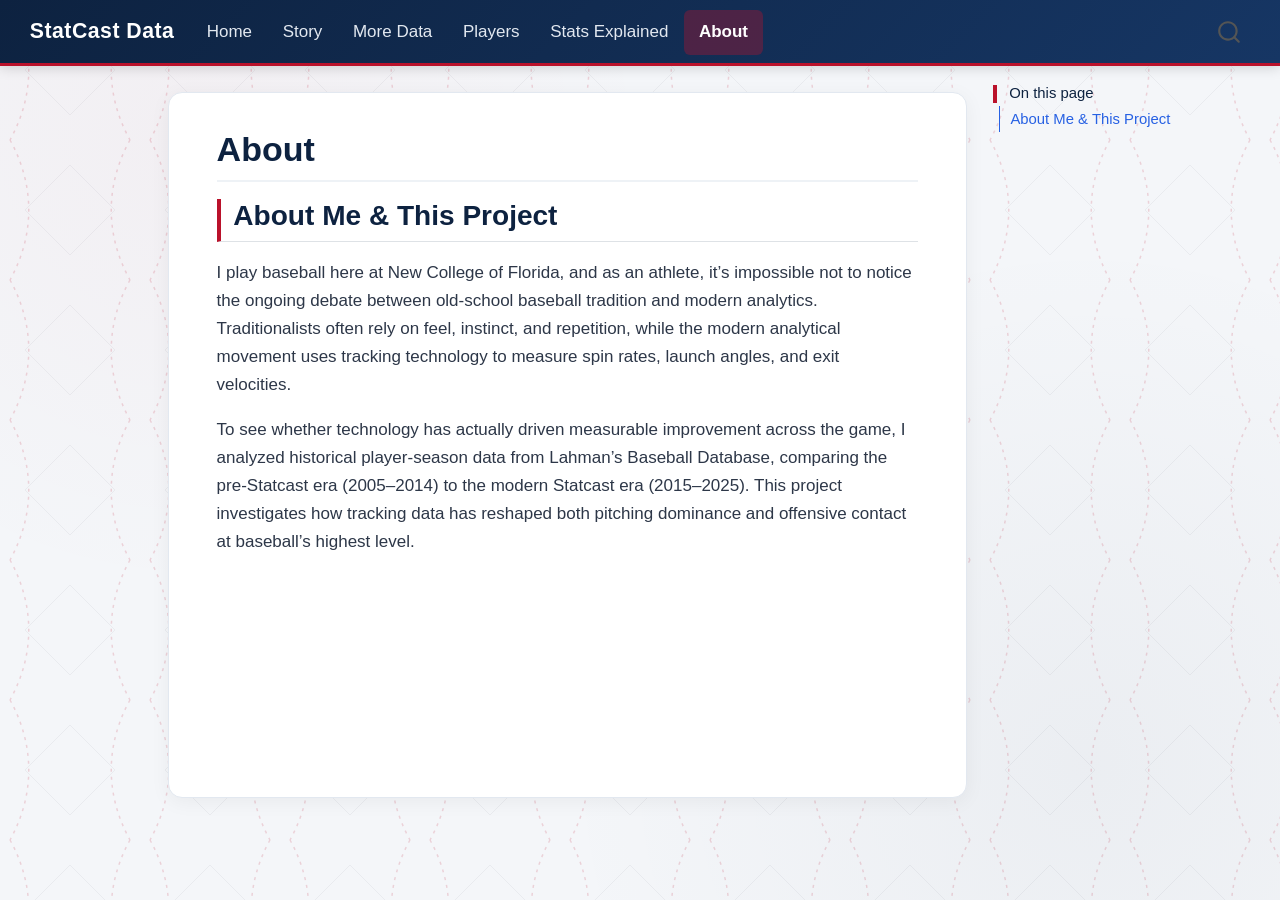
==== about.html @ 8aa501e5 "Built site for gh-pages" ====
<!DOCTYPE html>
<html xmlns="http://www.w3.org/1999/xhtml" lang="en" xml:lang="en"><head>

<meta charset="utf-8">
<meta name="generator" content="quarto-1.10.18">

<meta name="viewport" content="width=device-width, initial-scale=1.0, user-scalable=yes">


<title>About – StatCast Data</title>
<style>
/* Default styles provided by pandoc.
** See https://pandoc.org/MANUAL.html#variables-for-html for config info.
*/
span.smallcaps{font-variant: small-caps;}
div.columns{display: flex; gap: 1.5em;}
div.column{flex: auto;}
@media screen {
div.columns{gap: min(4vw, 1.5em);}
div.column{overflow-x: auto;}
}
div.hanging-indent{margin-left: 1.5em; text-indent: -1.5em;}
ul.task-list{list-style: none;}
ul.task-list li input[type="checkbox"] {
  width: 0.8em;
  margin: 0 0.8em 0.2em -1em; /* quarto-specific, see https://github.com/quarto-dev/quarto-cli/issues/4556 */ 
  vertical-align: middle;
}
</style>


<script src="site_libs/quarto-nav/quarto-nav.js"></script>
<script src="site_libs/quarto-nav/headroom.min.js"></script>
<script src="site_libs/clipboard/clipboard.min.js"></script>
<script src="site_libs/quarto-search/autocomplete.umd.js"></script>
<script src="site_libs/quarto-search/fuse.min.js"></script>
<script src="site_libs/quarto-search/quarto-search.js"></script>
<meta name="quarto:offset" content="./">
<script src="site_libs/quarto-html/quarto.js" type="module"></script>
<script src="site_libs/quarto-html/tabsets/tabsets.js" type="module"></script>
<script src="site_libs/quarto-html/popper.min.js"></script>
<script src="site_libs/quarto-html/tippy.umd.min.js"></script>
<script src="site_libs/quarto-html/anchor.min.js"></script>
<link href="site_libs/quarto-html/tippy.css" rel="stylesheet">
<link href="site_libs/quarto-html/quarto-syntax-highlighting-64a204ab8560d761af7679ceaba22944.css" rel="stylesheet" id="quarto-text-highlighting-styles">
<script src="site_libs/bootstrap/bootstrap.min.js"></script>
<link href="site_libs/bootstrap/bootstrap-icons.css" rel="stylesheet">
<link href="site_libs/bootstrap/bootstrap-3eaf8885052e939fbbbe2bfb513fc417.min.css" rel="stylesheet" append-hash="true" id="quarto-bootstrap" data-mode="light">
<script id="quarto-search-options" type="application/json">{
  "location": "navbar",
  "copy-button": false,
  "collapse-after": 3,
  "panel-placement": "end",
  "type": "overlay",
  "limit": 50,
  "keyboard-shortcut": [
    "f",
    "/",
    "s"
  ],
  "show-item-context": false,
  "language": {
    "search-no-results-text": "No results",
    "search-matching-documents-text": "matching documents",
    "search-copy-link-title": "Copy link to search",
    "search-hide-matches-text": "Hide additional matches",
    "search-more-match-text": "more match in this document",
    "search-more-matches-text": "more matches in this document",
    "search-clear-button-title": "Clear",
    "search-text-placeholder": "",
    "search-detached-cancel-button-title": "Cancel",
    "search-submit-button-title": "Submit",
    "search-label": "Search"
  }
}</script>


<link rel="stylesheet" href="styles.css">
</head>

<body class="nav-fixed quarto-light">

<div id="quarto-search-results"></div>
  <header id="quarto-header" class="headroom fixed-top">
    <nav class="navbar navbar-expand-lg " data-bs-theme="dark">
      <div class="navbar-container container-fluid">
      <div class="navbar-brand-container mx-auto">
    <a class="navbar-brand" href="./index.html">
    <span class="navbar-title">StatCast Data</span>
    </a>
  </div>
            <div id="quarto-search" class="" title="Search"></div>
          <button class="navbar-toggler" type="button" data-bs-toggle="collapse" data-bs-target="#navbarCollapse" aria-controls="navbarCollapse" role="menu" aria-expanded="false" aria-label="Toggle navigation" onclick="if (window.quartoToggleHeadroom) { window.quartoToggleHeadroom(); }">
  <span class="navbar-toggler-icon"></span>
</button>
          <div class="collapse navbar-collapse" id="navbarCollapse">
            <ul class="navbar-nav navbar-nav-scroll me-auto">
  <li class="nav-item">
    <a class="nav-link" href="./index.html"> 
<span class="menu-text">Home</span></a>
  </li>  
  <li class="nav-item">
    <a class="nav-link" href="./story.html"> 
<span class="menu-text">Story</span></a>
  </li>  
  <li class="nav-item">
    <a class="nav-link" href="./more-data.html"> 
<span class="menu-text">More Data</span></a>
  </li>  
  <li class="nav-item">
    <a class="nav-link" href="./players.html"> 
<span class="menu-text">Players</span></a>
  </li>  
  <li class="nav-item">
    <a class="nav-link" href="./stats-context.html"> 
<span class="menu-text">Stats Explained</span></a>
  </li>  
  <li class="nav-item">
    <a class="nav-link active" href="./about.html" aria-current="page"> 
<span class="menu-text">About</span></a>
  </li>  
</ul>
          </div> <!-- /navcollapse -->
            <div class="quarto-navbar-tools">
</div>
      </div> <!-- /container-fluid -->
    </nav>
</header>
<!-- content -->
<div id="quarto-content" class="quarto-container page-columns page-rows-contents page-layout-article page-navbar">
<!-- sidebar -->
<!-- margin-sidebar -->
    <div id="quarto-margin-sidebar" class="sidebar margin-sidebar">
        <nav id="TOC" role="doc-toc" class="toc-active">
    <h2 id="toc-title">On this page</h2>
   
  <ul>
  <li><a href="#about-me-this-project" id="toc-about-me-this-project" class="nav-link active" data-scroll-target="#about-me-this-project">About Me &amp; This Project</a></li>
  </ul>
</nav>
    </div>
<!-- main -->
<main class="content" id="quarto-document-content">

<header id="title-block-header" class="quarto-title-block default">
<div class="quarto-title">
<h1 class="title">About</h1>
</div>



<div class="quarto-title-meta">

    
  
    
  </div>
  


</header>


<section id="about-me-this-project" class="level2">
<h2 class="anchored" data-anchor-id="about-me-this-project">About Me &amp; This Project</h2>
<p>I play baseball here at New College of Florida, and as an athlete, it’s impossible not to notice the ongoing debate between old-school baseball tradition and modern analytics. Traditionalists often rely on feel, instinct, and repetition, while the modern analytical movement uses tracking technology to measure spin rates, launch angles, and exit velocities.</p>
<p>To see whether technology has actually driven measurable improvement across the game, I analyzed historical player-season data from Lahman’s Baseball Database, comparing the pre-Statcast era (2005–2014) to the modern Statcast era (2015–2025). This project investigates how tracking data has reshaped both pitching dominance and offensive contact at baseball’s highest level.</p>


</section>

</main> <!-- /main -->
<script id="quarto-html-after-body" type="application/javascript">
  window.document.addEventListener("DOMContentLoaded", function (event) {
    const icon = "";
    const anchorJS = new window.AnchorJS();
    anchorJS.options = {
      placement: 'right',
      icon: icon
    };
    anchorJS.add('.anchored');
    const isCodeAnnotation = (el) => {
      for (const clz of el.classList) {
        if (clz.startsWith('code-annotation-')) {                     
          return true;
        }
      }
      return false;
    }
    const onCopySuccess = function(e) {
      // button target
      const button = e.trigger;
      // don't keep focus
      button.blur();
      // flash "checked"
      button.classList.add('code-copy-button-checked');
      var currentTitle = button.getAttribute("title");
      button.setAttribute("title", "Copied!");
      let tooltip;
      if (window.bootstrap) {
        button.setAttribute("data-bs-toggle", "tooltip");
        button.setAttribute("data-bs-placement", "left");
        button.setAttribute("data-bs-title", "Copied!");
        tooltip = new bootstrap.Tooltip(button, 
          { trigger: "manual", 
            customClass: "code-copy-button-tooltip",
            offset: [0, -8]});
        tooltip.show();    
      }
      setTimeout(function() {
        if (tooltip) {
          tooltip.hide();
          button.removeAttribute("data-bs-title");
          button.removeAttribute("data-bs-toggle");
          button.removeAttribute("data-bs-placement");
        }
        button.setAttribute("title", currentTitle);
        button.classList.remove('code-copy-button-checked');
      }, 1000);
      // clear code selection
      e.clearSelection();
    }
    const getTextToCopy = function(trigger) {
      const outerScaffold = trigger.parentElement.cloneNode(true);
      const codeEl = outerScaffold.querySelector('code');
      for (const childEl of codeEl.children) {
        if (isCodeAnnotation(childEl)) {
          childEl.remove();
        }
      }
      return codeEl.innerText;
    }
    const clipboard = new window.ClipboardJS('.code-copy-button:not([data-in-quarto-modal])', {
      text: getTextToCopy
    });
    clipboard.on('success', onCopySuccess);
    if (window.document.getElementById('quarto-embedded-source-code-modal')) {
      const clipboardModal = new window.ClipboardJS('.code-copy-button[data-in-quarto-modal]', {
        text: getTextToCopy,
        container: window.document.getElementById('quarto-embedded-source-code-modal')
      });
      clipboardModal.on('success', onCopySuccess);
    }
      var localhostRegex = new RegExp(/^(?:http|https):\/\/localhost\:?[0-9]*\//);
      var mailtoRegex = new RegExp(/^mailto:/);
        var filterRegex = new RegExp('/' + window.location.host + '/');
      var isInternal = (href) => {
          return filterRegex.test(href) || localhostRegex.test(href) || mailtoRegex.test(href);
      }
      // Inspect non-navigation links and adorn them if external
     var links = window.document.querySelectorAll('a[href]:not(.nav-link):not(.navbar-brand):not(.toc-action):not(.sidebar-link):not(.sidebar-item-toggle):not(.pagination-link):not(.no-external):not([aria-hidden]):not(.dropdown-item):not(.quarto-navigation-tool):not(.about-link)');
      for (var i=0; i<links.length; i++) {
        const link = links[i];
        if (!isInternal(link.href)) {
          // undo the damage that might have been done by quarto-nav.js in the case of
          // links that we want to consider external
          if (link.dataset.originalHref !== undefined) {
            link.href = link.dataset.originalHref;
          }
        }
      }
    function tippyHover(el, contentFn, onTriggerFn, onUntriggerFn) {
      const config = {
        allowHTML: true,
        maxWidth: 500,
        delay: 100,
        arrow: false,
        appendTo: function(el) {
            return el.parentElement;
        },
        interactive: true,
        interactiveBorder: 10,
        theme: 'quarto',
        placement: 'bottom-start',
      };
      if (contentFn) {
        config.content = contentFn;
      }
      if (onTriggerFn) {
        config.onTrigger = onTriggerFn;
      }
      if (onUntriggerFn) {
        config.onUntrigger = onUntriggerFn;
      }
      window.tippy(el, config); 
    }
    const noterefs = window.document.querySelectorAll('a[role="doc-noteref"]');
    for (var i=0; i<noterefs.length; i++) {
      const ref = noterefs[i];
      tippyHover(ref, function() {
        // use id or data attribute instead here
        let href = ref.getAttribute('data-footnote-href') || ref.getAttribute('href');
        try { href = new URL(href).hash; } catch {}
        const id = href.replace(/^#\/?/, "");
        const note = window.document.getElementById(id);
        if (note) {
          return note.innerHTML;
        } else {
          return "";
        }
      });
    }
    const xrefs = window.document.querySelectorAll('a.quarto-xref');
    const processXRef = (id, note) => {
      // Strip column container classes
      const stripColumnClz = (el) => {
        el.classList.remove("page-full", "page-columns");
        if (el.children) {
          for (const child of el.children) {
            stripColumnClz(child);
          }
        }
      }
      stripColumnClz(note)
      if (id === null || id.startsWith('sec-')) {
        // Special case sections, only their first couple elements
        const container = document.createElement("div");
        if (note.children && note.children.length > 2) {
          container.appendChild(note.children[0].cloneNode(true));
          for (let i = 1; i < note.children.length; i++) {
            const child = note.children[i];
            if (child.tagName === "P" && child.innerText === "") {
              continue;
            } else {
              container.appendChild(child.cloneNode(true));
              break;
            }
          }
          if (window.Quarto?.typesetMath) {
            window.Quarto.typesetMath(container);
          }
          return container.innerHTML
        } else {
          if (window.Quarto?.typesetMath) {
            window.Quarto.typesetMath(note);
          }
          return note.innerHTML;
        }
      } else {
        // Remove any anchor links if they are present
        const anchorLink = note.querySelector('a.anchorjs-link');
        if (anchorLink) {
          anchorLink.remove();
        }
        if (window.Quarto?.typesetMath) {
          window.Quarto.typesetMath(note);
        }
        if (note.classList.contains("callout")) {
          return note.outerHTML;
        } else {
          return note.innerHTML;
        }
      }
    }
    for (var i=0; i<xrefs.length; i++) {
      const xref = xrefs[i];
      tippyHover(xref, undefined, function(instance) {
        instance.disable();
        let url = xref.getAttribute('href');
        let hash = undefined; 
        if (url.startsWith('#')) {
          hash = url;
        } else {
          try { hash = new URL(url).hash; } catch {}
        }
        if (hash) {
          const id = hash.replace(/^#\/?/, "");
          const note = window.document.getElementById(id);
          if (note !== null) {
            try {
              const html = processXRef(id, note.cloneNode(true));
              instance.setContent(html);
            } finally {
              instance.enable();
              instance.show();
            }
          } else {
            // See if we can fetch this
            fetch(url.split('#')[0])
            .then(res => res.text())
            .then(html => {
              const parser = new DOMParser();
              const htmlDoc = parser.parseFromString(html, "text/html");
              const note = htmlDoc.getElementById(id);
              if (note !== null) {
                const html = processXRef(id, note);
                instance.setContent(html);
              } 
            }).finally(() => {
              instance.enable();
              instance.show();
            });
          }
        } else {
          // See if we can fetch a full url (with no hash to target)
          // This is a special case and we should probably do some content thinning / targeting
          fetch(url)
          .then(res => res.text())
          .then(html => {
            const parser = new DOMParser();
            const htmlDoc = parser.parseFromString(html, "text/html");
            const note = htmlDoc.querySelector('main.content');
            if (note !== null) {
              // This should only happen for chapter cross references
              // (since there is no id in the URL)
              // remove the first header
              if (note.children.length > 0 && note.children[0].tagName === "HEADER") {
                note.children[0].remove();
              }
              const html = processXRef(null, note);
              instance.setContent(html);
            } 
          }).finally(() => {
            instance.enable();
            instance.show();
          });
        }
      }, function(instance) {
      });
    }
        let selectedAnnoteEl;
        const selectorForAnnotation = ( cell, annotation) => {
          let cellAttr = 'data-code-cell="' + cell + '"';
          let lineAttr = 'data-code-annotation="' +  annotation + '"';
          const selector = 'span[' + cellAttr + '][' + lineAttr + ']';
          return selector;
        }
        const selectCodeLines = (annoteEl) => {
          const doc = window.document;
          const targetCell = annoteEl.getAttribute("data-target-cell");
          const targetAnnotation = annoteEl.getAttribute("data-target-annotation");
          const annoteSpan = window.document.querySelector(selectorForAnnotation(targetCell, targetAnnotation));
          const lines = annoteSpan.getAttribute("data-code-lines").split(",");
          const lineIds = lines.map((line) => {
            return targetCell + "-" + line;
          })
          let top = null;
          let height = null;
          let parent = null;
          if (lineIds.length > 0) {
              //compute the position of the single el (top and bottom and make a div)
              const el = window.document.getElementById(lineIds[0]);
              top = el.offsetTop;
              height = el.offsetHeight;
              parent = el.parentElement.parentElement;
            if (lineIds.length > 1) {
              const lastEl = window.document.getElementById(lineIds[lineIds.length - 1]);
              const bottom = lastEl.offsetTop + lastEl.offsetHeight;
              height = bottom - top;
            }
            if (top !== null && height !== null && parent !== null) {
              // cook up a div (if necessary) and position it 
              let div = window.document.getElementById("code-annotation-line-highlight");
              if (div === null) {
                div = window.document.createElement("div");
                div.setAttribute("id", "code-annotation-line-highlight");
                div.style.position = 'absolute';
                parent.appendChild(div);
              }
              div.style.top = top - 2 + "px";
              div.style.height = height + 4 + "px";
              div.style.left = 0;
              let gutterDiv = window.document.getElementById("code-annotation-line-highlight-gutter");
              if (gutterDiv === null) {
                gutterDiv = window.document.createElement("div");
                gutterDiv.setAttribute("id", "code-annotation-line-highlight-gutter");
                gutterDiv.style.position = 'absolute';
                const codeCell = window.document.getElementById(targetCell);
                const gutter = codeCell.querySelector('.code-annotation-gutter');
                gutter.appendChild(gutterDiv);
              }
              gutterDiv.style.top = top - 2 + "px";
              gutterDiv.style.height = height + 4 + "px";
            }
            selectedAnnoteEl = annoteEl;
          }
        };
        const unselectCodeLines = () => {
          const elementsIds = ["code-annotation-line-highlight", "code-annotation-line-highlight-gutter"];
          elementsIds.forEach((elId) => {
            const div = window.document.getElementById(elId);
            if (div) {
              div.remove();
            }
          });
          selectedAnnoteEl = undefined;
        };
          // Handle positioning of the toggle
      window.addEventListener(
        "resize",
        throttle(() => {
          elRect = undefined;
          if (selectedAnnoteEl) {
            selectCodeLines(selectedAnnoteEl);
          }
        }, 10)
      );
      function throttle(fn, ms) {
      let throttle = false;
      let timer;
        return (...args) => {
          if(!throttle) { // first call gets through
              fn.apply(this, args);
              throttle = true;
          } else { // all the others get throttled
              if(timer) clearTimeout(timer); // cancel #2
              timer = setTimeout(() => {
                fn.apply(this, args);
                timer = throttle = false;
              }, ms);
          }
        };
      }
        // Attach click handler to the DT
        const annoteDls = window.document.querySelectorAll('dt[data-target-cell]');
        for (const annoteDlNode of annoteDls) {
          annoteDlNode.addEventListener('click', (event) => {
            const clickedEl = event.target;
            if (clickedEl !== selectedAnnoteEl) {
              unselectCodeLines();
              const activeEl = window.document.querySelector('dt[data-target-cell].code-annotation-active');
              if (activeEl) {
                activeEl.classList.remove('code-annotation-active');
              }
              selectCodeLines(clickedEl);
              clickedEl.classList.add('code-annotation-active');
            } else {
              // Unselect the line
              unselectCodeLines();
              clickedEl.classList.remove('code-annotation-active');
            }
          });
        }
    const findCites = (el) => {
      const parentEl = el.parentElement;
      if (parentEl) {
        const cites = parentEl.dataset.cites;
        if (cites) {
          return {
            el,
            cites: cites.split(' ')
          };
        } else {
          return findCites(el.parentElement)
        }
      } else {
        return undefined;
      }
    };
    var bibliorefs = window.document.querySelectorAll('a[role="doc-biblioref"]');
    for (var i=0; i<bibliorefs.length; i++) {
      const ref = bibliorefs[i];
      const citeInfo = findCites(ref);
      if (citeInfo) {
        tippyHover(citeInfo.el, function() {
          var popup = window.document.createElement('div');
          citeInfo.cites.forEach(function(cite) {
            var citeDiv = window.document.createElement('div');
            citeDiv.classList.add('hanging-indent');
            citeDiv.classList.add('csl-entry');
            var biblioDiv = window.document.getElementById('ref-' + cite);
            if (biblioDiv) {
              citeDiv.innerHTML = biblioDiv.innerHTML;
            }
            popup.appendChild(citeDiv);
          });
          return popup.innerHTML;
        });
      }
    }
  });
  </script>
</div> <!-- /content -->




</body></html>
---- site_libs/quarto-html/tippy.css ----
.tippy-box[data-animation=fade][data-state=hidden]{opacity:0}[data-tippy-root]{max-width:calc(100vw - 10px)}.tippy-box{position:relative;background-color:#333;color:#fff;border-radius:4px;font-size:14px;line-height:1.4;white-space:normal;outline:0;transition-property:transform,visibility,opacity}.tippy-box[data-placement^=top]>.tippy-arrow{bottom:0}.tippy-box[data-placement^=top]>.tippy-arrow:before{bottom:-7px;left:0;border-width:8px 8px 0;border-top-color:initial;transform-origin:center top}.tippy-box[data-placement^=bottom]>.tippy-arrow{top:0}.tippy-box[data-placement^=bottom]>.tippy-arrow:before{top:-7px;left:0;border-width:0 8px 8px;border-bottom-color:initial;transform-origin:center bottom}.tippy-box[data-placement^=left]>.tippy-arrow{right:0}.tippy-box[data-placement^=left]>.tippy-arrow:before{border-width:8px 0 8px 8px;border-left-color:initial;right:-7px;transform-origin:center left}.tippy-box[data-placement^=right]>.tippy-arrow{left:0}.tippy-box[data-placement^=right]>.tippy-arrow:before{left:-7px;border-width:8px 8px 8px 0;border-right-color:initial;transform-origin:center right}.tippy-box[data-inertia][data-state=visible]{transition-timing-function:cubic-bezier(.54,1.5,.38,1.11)}.tippy-arrow{width:16px;height:16px;color:#333}.tippy-arrow:before{content:"";position:absolute;border-color:transparent;border-style:solid}.tippy-content{position:relative;padding:5px 9px;z-index:1}
---- site_libs/quarto-html/quarto-syntax-highlighting-64a204ab8560d761af7679ceaba22944.css ----
/* quarto syntax highlight colors */
:root {
  --quarto-hl-ot-color: #003B4F;
  --quarto-hl-at-color: #657422;
  --quarto-hl-ss-color: #20794D;
  --quarto-hl-an-color: #5E5E5E;
  --quarto-hl-fu-color: #4758AB;
  --quarto-hl-st-color: #20794D;
  --quarto-hl-cf-color: #003B4F;
  --quarto-hl-op-color: #5E5E5E;
  --quarto-hl-er-color: #AD0000;
  --quarto-hl-bn-color: #AD0000;
  --quarto-hl-al-color: #AD0000;
  --quarto-hl-va-color: #111111;
  --quarto-hl-bu-color: inherit;
  --quarto-hl-ex-color: inherit;
  --quarto-hl-pp-color: #AD0000;
  --quarto-hl-in-color: #5E5E5E;
  --quarto-hl-vs-color: #20794D;
  --quarto-hl-wa-color: #5E5E5E;
  --quarto-hl-do-color: #5E5E5E;
  --quarto-hl-im-color: #00769E;
  --quarto-hl-ch-color: #20794D;
  --quarto-hl-dt-color: #AD0000;
  --quarto-hl-fl-color: #AD0000;
  --quarto-hl-co-color: #5E5E5E;
  --quarto-hl-cv-color: #5E5E5E;
  --quarto-hl-cn-color: #8f5902;
  --quarto-hl-sc-color: #5E5E5E;
  --quarto-hl-dv-color: #AD0000;
  --quarto-hl-kw-color: #003B4F;
}

/* other quarto variables */
:root {
  --quarto-font-monospace: SFMono-Regular, Menlo, Monaco, Consolas, "Liberation Mono", "Courier New", monospace;
}

/* syntax highlight based on Pandoc's rules */
pre > code.sourceCode > span {
  color: #003B4F;
}

code.sourceCode > span {
  color: #003B4F;
}

div.sourceCode,
div.sourceCode pre.sourceCode {
  color: #003B4F;
}

/* Normal */
code span {
  color: #003B4F;
}

/* Alert */
code span.al {
  color: #AD0000;
  font-style: inherit;
}

/* Annotation */
code span.an {
  color: #5E5E5E;
  font-style: inherit;
}

/* Attribute */
code span.at {
  color: #657422;
  font-style: inherit;
}

/* BaseN */
code span.bn {
  color: #AD0000;
  font-style: inherit;
}

/* BuiltIn */
code span.bu {
  font-style: inherit;
}

/* ControlFlow */
code span.cf {
  color: #003B4F;
  font-weight: bold;
  font-style: inherit;
}

/* Char */
code span.ch {
  color: #20794D;
  font-style: inherit;
}

/* Constant */
code span.cn {
  color: #8f5902;
  font-style: inherit;
}

/* Comment */
code span.co {
  color: #5E5E5E;
  font-style: inherit;
}

/* CommentVar */
code span.cv {
  color: #5E5E5E;
  font-style: italic;
}

/* Documentation */
code span.do {
  color: #5E5E5E;
  font-style: italic;
}

/* DataType */
code span.dt {
  color: #AD0000;
  font-style: inherit;
}

/* DecVal */
code span.dv {
  color: #AD0000;
  font-style: inherit;
}

/* Error */
code span.er {
  color: #AD0000;
  font-style: inherit;
}

/* Extension */
code span.ex {
  font-style: inherit;
}

/* Float */
code span.fl {
  color: #AD0000;
  font-style: inherit;
}

/* Function */
code span.fu {
  color: #4758AB;
  font-style: inherit;
}

/* Import */
code span.im {
  color: #00769E;
  font-style: inherit;
}

/* Information */
code span.in {
  color: #5E5E5E;
  font-style: inherit;
}

/* Keyword */
code span.kw {
  color: #003B4F;
  font-weight: bold;
  font-style: inherit;
}

/* Operator */
code span.op {
  color: #5E5E5E;
  font-style: inherit;
}

/* Other */
code span.ot {
  color: #003B4F;
  font-style: inherit;
}

/* Preprocessor */
code span.pp {
  color: #AD0000;
  font-style: inherit;
}

/* SpecialChar */
code span.sc {
  color: #5E5E5E;
  font-style: inherit;
}

/* SpecialString */
code span.ss {
  color: #20794D;
  font-style: inherit;
}

/* String */
code span.st {
  color: #20794D;
  font-style: inherit;
}

/* Variable */
code span.va {
  color: #111111;
  font-style: inherit;
}

/* VerbatimString */
code span.vs {
  color: #20794D;
  font-style: inherit;
}

/* Warning */
code span.wa {
  color: #5E5E5E;
  font-style: italic;
}

.prevent-inlining {
  content: "</";
}

/*# sourceMappingURL=9d8d5bb603a83b8298b89080a598c93b.css.map */
---- styles.css ----
/* Modern Baseball Theme Styling */

:root {
  --baseball-navy: #0d2240;
  --baseball-red: #ba122b;
  --baseball-cream: #faf9f6;
  --border-subtle: #e2e8f0;
  --text-main: #2d3748;
}

body {
  color: var(--text-main);
  background-color: #f4f6f9;
  /* Baseball diamond and red seam stitch pattern */
  background-image: 
    radial-gradient(circle at 15% 15%, rgba(186, 18, 43, 0.03) 0%, transparent 35%),
    radial-gradient(circle at 85% 85%, rgba(13, 34, 64, 0.04) 0%, transparent 40%),
    url("data:image/svg+xml,%3Csvg width='140' height='140' viewBox='0 0 140 140' xmlns='http://www.w3.org/2000/svg'%3E%3C!-- Faint infield diamond --%3E%3Cpolygon points='70,25 115,70 70,115 25,70' fill='none' stroke='%230d2240' stroke-width='1' stroke-opacity='0.05'/%3E%3C!-- Baseball curved seams with red stitches --%3E%3Cpath d='M10,0 C35,45 35,95 10,140' fill='none' stroke='%23ba122b' stroke-width='1.5' stroke-dasharray='3,5' stroke-opacity='0.16'/%3E%3Cpath d='M130,0 C105,45 105,95 130,140' fill='none' stroke='%23ba122b' stroke-width='1.5' stroke-dasharray='3,5' stroke-opacity='0.16'/%3E%3C/svg%3E");
  background-attachment: fixed;
  font-family: -apple-system, BlinkMacSystemFont, "Segoe UI", Roboto, Helvetica, Arial, sans-serif;
  line-height: 1.65;
}

/* Polished Baseball Navy Navigation Bar */
.navbar {
  background: linear-gradient(135deg, #0d2240 0%, #163664 100%) !important;
  border-bottom: 3px solid var(--baseball-red);
  box-shadow: 0 2px 12px rgba(0, 0, 0, 0.15);
}

.navbar-brand {
  font-weight: 700;
  letter-spacing: 0.5px;
  color: #ffffff !important;
}

.navbar .nav-link {
  color: #e2e8f0 !important;
  font-weight: 500;
  transition: all 0.2s ease;
  padding: 0.5rem 0.9rem !important;
  border-radius: 6px;
}

.navbar .nav-link:hover {
  color: #ffffff !important;
  background-color: rgba(255, 255, 255, 0.1);
}

.navbar .nav-link.active {
  color: #ffffff !important;
  background-color: rgba(186, 18, 43, 0.35);
  font-weight: 600;
}

/* Clean Main Content Card */
#quarto-document-content {
  background: #ffffff;
  padding: 2.2rem 2.8rem;
  border-radius: 14px;
  box-shadow: 0 4px 20px rgba(0, 0, 0, 0.05);
  border: 1px solid var(--border-subtle);
  margin-top: 1.5rem;
  margin-bottom: 2.5rem;
}

/* Typography & Headings */
h1, h2, h3, h4 {
  color: var(--baseball-navy);
  font-weight: 700;
}

h1.title {
  border-bottom: 2px solid #eef2f6;
  padding-bottom: 0.6rem;
  margin-bottom: 1.5rem;
}

h2 {
  margin-top: 2rem;
  margin-bottom: 1rem;
  position: relative;
  padding-left: 0.75rem;
  border-left: 4px solid var(--baseball-red);
}

/* Responsive Graph Containers */
.graph-container {
  width: 100%;
  max-width: 100%;
  box-sizing: border-box;
  overflow: hidden;
  margin: 1.5rem 0;
}

.graph-container .cell-output-display {
  width: 100%;
  max-width: 100%;
  box-sizing: border-box;
  overflow: hidden;
}

/* Clean Plot & Widget Containers - responsive with no scrollbars */
.plotly.html-widget,
.html-widget {
  width: 100% !important;
  max-width: 100% !important;
  box-sizing: border-box !important;
  border-radius: 10px;
  border: 1px solid #edf2f7;
  padding: 6px;
  background-color: #ffffff;
  box-shadow: 0 2px 8px rgba(0, 0, 0, 0.03);
  overflow: hidden !important;
}

/* Prevent double borders, double padding, and scrollbars on inner Plotly containers */
.plotly.html-widget .plot-container.plotly {
  border: none !important;
  padding: 0 !important;
  box-shadow: none !important;
  box-sizing: border-box !important;
  max-width: 100% !important;
  overflow: hidden !important;
}

.plotly.html-widget .svg-container {
  max-width: 100% !important;
  box-sizing: border-box !important;
  overflow: hidden !important;
}

.plotly.html-widget svg.main-svg {
  max-width: 100% !important;
}

@media (max-width: 768px) {
  #quarto-document-content {
    padding: 1.25rem 1rem;
  }
}

/* Subtle table & code styling */
table {
  border-radius: 8px;
  overflow: hidden;
}
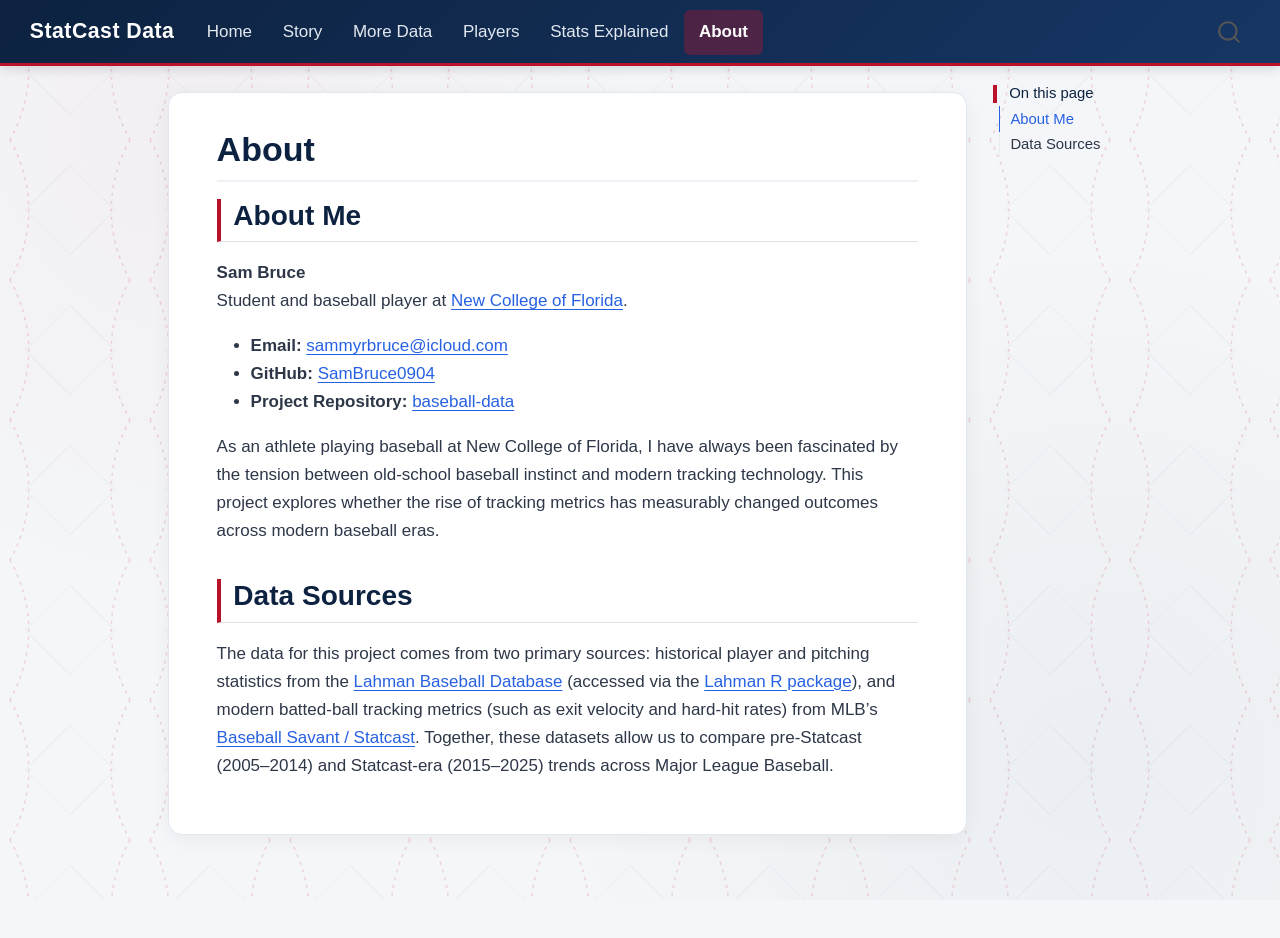
==== commit a2ee8cf8: "Built site for gh-pages" ====
--- a/about.html
+++ b/about.html
@@ -135,7 +135,8 @@
     <h2 id="toc-title">On this page</h2>
    
   <ul>
-  <li><a href="#about-me-this-project" id="toc-about-me-this-project" class="nav-link active" data-scroll-target="#about-me-this-project">About Me &amp; This Project</a></li>
+  <li><a href="#about-me" id="toc-about-me" class="nav-link active" data-scroll-target="#about-me">About Me</a></li>
+  <li><a href="#data-sources" id="toc-data-sources" class="nav-link" data-scroll-target="#data-sources">Data Sources</a></li>
   </ul>
 </nav>
     </div>
@@ -161,10 +162,20 @@
 </header>
 
 
-<section id="about-me-this-project" class="level2">
-<h2 class="anchored" data-anchor-id="about-me-this-project">About Me &amp; This Project</h2>
-<p>I play baseball here at New College of Florida, and as an athlete, it’s impossible not to notice the ongoing debate between old-school baseball tradition and modern analytics. Traditionalists often rely on feel, instinct, and repetition, while the modern analytical movement uses tracking technology to measure spin rates, launch angles, and exit velocities.</p>
-<p>To see whether technology has actually driven measurable improvement across the game, I analyzed historical player-season data from Lahman’s Baseball Database, comparing the pre-Statcast era (2005–2014) to the modern Statcast era (2015–2025). This project investigates how tracking data has reshaped both pitching dominance and offensive contact at baseball’s highest level.</p>
+<section id="about-me" class="level2">
+<h2 class="anchored" data-anchor-id="about-me">About Me</h2>
+<p><strong>Sam Bruce</strong><br>
+Student and baseball player at <a href="https://www.ncf.edu/">New College of Florida</a>.</p>
+<ul>
+<li><strong>Email:</strong> <a href="mailto:sammyrbruce@icloud.com">sammyrbruce@icloud.com</a></li>
+<li><strong>GitHub:</strong> <a href="https://github.com/SamBruce0904">SamBruce0904</a></li>
+<li><strong>Project Repository:</strong> <a href="https://github.com/SamBruce0904/baseball-data">baseball-data</a></li>
+</ul>
+<p>As an athlete playing baseball at New College of Florida, I have always been fascinated by the tension between old-school baseball instinct and modern tracking technology. This project explores whether the rise of tracking metrics has measurably changed outcomes across modern baseball eras.</p>
+</section>
+<section id="data-sources" class="level2">
+<h2 class="anchored" data-anchor-id="data-sources">Data Sources</h2>
+<p>The data for this project comes from two primary sources: historical player and pitching statistics from the <a href="https://www.seanlahman.com/baseball-archive/statistics/">Lahman Baseball Database</a> (accessed via the <a href="https://cran.r-project.org/package=Lahman">Lahman R package</a>), and modern batted-ball tracking metrics (such as exit velocity and hard-hit rates) from MLB’s <a href="https://baseballsavant.mlb.com/">Baseball Savant / Statcast</a>. Together, these datasets allow us to compare pre-Statcast (2005–2014) and Statcast-era (2015–2025) trends across Major League Baseball.</p>
 
 
 </section>
@@ -243,7 +254,7 @@
     }
       var localhostRegex = new RegExp(/^(?:http|https):\/\/localhost\:?[0-9]*\//);
       var mailtoRegex = new RegExp(/^mailto:/);
-        var filterRegex = new RegExp('/' + window.location.host + '/');
+        var filterRegex = new RegExp("https:\/\/SamBruce0904\.github\.io\/baseball-data\/");
       var isInternal = (href) => {
           return filterRegex.test(href) || localhostRegex.test(href) || mailtoRegex.test(href);
       }
--- a/styles.css
+++ b/styles.css
@@ -89,7 +89,7 @@
   width: 100%;
   max-width: 100%;
   box-sizing: border-box;
-  overflow: hidden;
+  overflow: visible;
   margin: 1.5rem 0;
 }
 
@@ -97,7 +97,11 @@
   width: 100%;
   max-width: 100%;
   box-sizing: border-box;
-  overflow: hidden;
+  overflow: visible;
+}
+
+.selectize-dropdown {
+  z-index: 1050 !important;
 }
 
 /* Clean Plot & Widget Containers - responsive with no scrollbars */
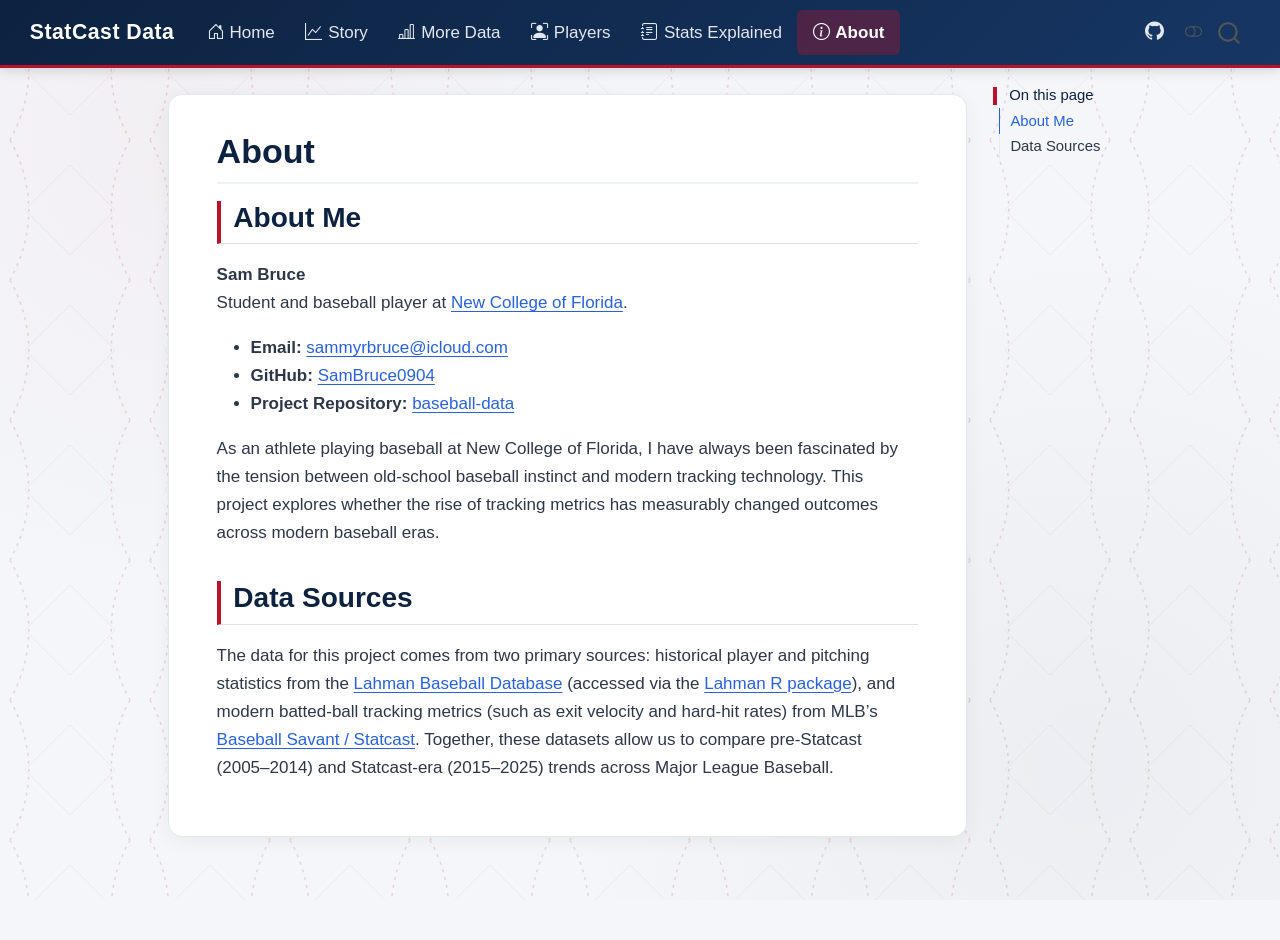
==== commit 15ea3d6c: "Built site for gh-pages" ====
--- a/about.html
+++ b/about.html
@@ -42,10 +42,14 @@
 <script src="site_libs/quarto-html/tippy.umd.min.js"></script>
 <script src="site_libs/quarto-html/anchor.min.js"></script>
 <link href="site_libs/quarto-html/tippy.css" rel="stylesheet">
-<link href="site_libs/quarto-html/quarto-syntax-highlighting-64a204ab8560d761af7679ceaba22944.css" rel="stylesheet" id="quarto-text-highlighting-styles">
+<link href="site_libs/quarto-html/quarto-syntax-highlighting-64a204ab8560d761af7679ceaba22944.css" rel="stylesheet" class="quarto-color-scheme" id="quarto-text-highlighting-styles">
+<link href="site_libs/quarto-html/quarto-syntax-highlighting-dark-b85bc7c33db8c58e0ec93c3465666fed.css" rel="stylesheet" class="quarto-color-scheme quarto-color-alternate" id="quarto-text-highlighting-styles">
+<link href="site_libs/quarto-html/quarto-syntax-highlighting-64a204ab8560d761af7679ceaba22944.css" rel="stylesheet" class="quarto-color-scheme-extra" id="quarto-text-highlighting-styles">
 <script src="site_libs/bootstrap/bootstrap.min.js"></script>
 <link href="site_libs/bootstrap/bootstrap-icons.css" rel="stylesheet">
-<link href="site_libs/bootstrap/bootstrap-3eaf8885052e939fbbbe2bfb513fc417.min.css" rel="stylesheet" append-hash="true" id="quarto-bootstrap" data-mode="light">
+<link href="site_libs/bootstrap/bootstrap-3eaf8885052e939fbbbe2bfb513fc417.min.css" rel="stylesheet" append-hash="true" class="quarto-color-scheme" id="quarto-bootstrap" data-mode="light">
+<link href="site_libs/bootstrap/bootstrap-dark-484c4b0e8deb3318580b7df5d0298e1a.min.css" rel="stylesheet" append-hash="true" class="quarto-color-scheme quarto-color-alternate" id="quarto-bootstrap" data-mode="dark">
+<link href="site_libs/bootstrap/bootstrap-3eaf8885052e939fbbbe2bfb513fc417.min.css" rel="stylesheet" append-hash="true" class="quarto-color-scheme-extra" id="quarto-bootstrap" data-mode="light">
 <script id="quarto-search-options" type="application/json">{
   "location": "navbar",
   "copy-button": false,
@@ -78,7 +82,169 @@
 <link rel="stylesheet" href="styles.css">
 </head>
 
-<body class="nav-fixed quarto-light">
+<body class="nav-fixed quarto-light"><script id="quarto-html-before-body" type="application/javascript">
+    const toggleBodyColorMode = (bsSheetEl) => {
+      const mode = bsSheetEl.getAttribute("data-mode");
+      const bodyEl = window.document.querySelector("body");
+      if (mode === "dark") {
+        bodyEl.classList.add("quarto-dark");
+        bodyEl.classList.remove("quarto-light");
+      } else {
+        bodyEl.classList.add("quarto-light");
+        bodyEl.classList.remove("quarto-dark");
+      }
+    }
+    const toggleBodyColorPrimary = () => {
+      const bsSheetEl = window.document.querySelector("link#quarto-bootstrap:not([rel=disabled-stylesheet])");
+      if (bsSheetEl) {
+        toggleBodyColorMode(bsSheetEl);
+      }
+    }
+    const setColorSchemeToggle = (alternate) => {
+      const toggles = window.document.querySelectorAll('.quarto-color-scheme-toggle');
+      for (let i=0; i < toggles.length; i++) {
+        const toggle = toggles[i];
+        if (toggle) {
+          if (alternate) {
+            toggle.classList.add("alternate");
+          } else {
+            toggle.classList.remove("alternate");
+          }
+        }
+      }
+    };
+    const toggleColorMode = (alternate) => {
+      // Switch the stylesheets
+      const primaryStylesheets = window.document.querySelectorAll('link.quarto-color-scheme:not(.quarto-color-alternate)');
+      const alternateStylesheets = window.document.querySelectorAll('link.quarto-color-scheme.quarto-color-alternate');
+      manageTransitions('#quarto-margin-sidebar .nav-link', false);
+      if (alternate) {
+        // note: dark is layered on light, we don't disable primary!
+        enableStylesheet(alternateStylesheets);
+        for (const sheetNode of alternateStylesheets) {
+          if (sheetNode.id === "quarto-bootstrap") {
+            toggleBodyColorMode(sheetNode);
+          }
+        }
+      } else {
+        disableStylesheet(alternateStylesheets);
+        enableStylesheet(primaryStylesheets)
+        toggleBodyColorPrimary();
+      }
+      manageTransitions('#quarto-margin-sidebar .nav-link', true);
+      // Switch the toggles
+      setColorSchemeToggle(alternate)
+      // Hack to workaround the fact that safari doesn't
+      // properly recolor the scrollbar when toggling (#1455)
+      if (navigator.userAgent.indexOf('Safari') > 0 && navigator.userAgent.indexOf('Chrome') == -1) {
+        manageTransitions("body", false);
+        window.scrollTo(0, 1);
+        setTimeout(() => {
+          window.scrollTo(0, 0);
+          manageTransitions("body", true);
+        }, 40);
+      }
+    }
+    const disableStylesheet = (stylesheets) => {
+      for (let i=0; i < stylesheets.length; i++) {
+        const stylesheet = stylesheets[i];
+        stylesheet.rel = 'disabled-stylesheet';
+      }
+    }
+    const enableStylesheet = (stylesheets) => {
+      for (let i=0; i < stylesheets.length; i++) {
+        const stylesheet = stylesheets[i];
+        if(stylesheet.rel !== 'stylesheet') { // for Chrome, which will still FOUC without this check
+          stylesheet.rel = 'stylesheet';
+        }
+      }
+    }
+    const manageTransitions = (selector, allowTransitions) => {
+      const els = window.document.querySelectorAll(selector);
+      for (let i=0; i < els.length; i++) {
+        const el = els[i];
+        if (allowTransitions) {
+          el.classList.remove('notransition');
+        } else {
+          el.classList.add('notransition');
+        }
+      }
+    }
+    const isFileUrl = () => {
+      return window.location.protocol === 'file:';
+    }
+    const hasAlternateSentinel = () => {
+      let styleSentinel = getColorSchemeSentinel();
+      if (styleSentinel !== null) {
+        return styleSentinel === "alternate";
+      } else {
+        return false;
+      }
+    }
+    const setStyleSentinel = (alternate) => {
+      const value = alternate ? "alternate" : "default";
+      if (!isFileUrl()) {
+        window.localStorage.setItem("quarto-color-scheme", value);
+      } else {
+        localAlternateSentinel = value;
+      }
+    }
+    const getColorSchemeSentinel = () => {
+      if (!isFileUrl()) {
+        const storageValue = window.localStorage.getItem("quarto-color-scheme");
+        return storageValue != null ? storageValue : localAlternateSentinel;
+      } else {
+        return localAlternateSentinel;
+      }
+    }
+    const toggleGiscusIfUsed = (isAlternate, darkModeDefault) => {
+      const baseTheme = document.querySelector('#giscus-base-theme')?.value ?? 'light';
+      const alternateTheme = document.querySelector('#giscus-alt-theme')?.value ?? 'dark';
+      let newTheme = '';
+      if(authorPrefersDark) {
+        newTheme = isAlternate ? baseTheme : alternateTheme;
+      } else {
+        newTheme = isAlternate ? alternateTheme : baseTheme;
+      }
+      const changeGiscusTheme = () => {
+        // From: https://github.com/giscus/giscus/issues/336
+        const sendMessage = (message) => {
+          const iframe = document.querySelector('iframe.giscus-frame');
+          if (!iframe) return;
+          iframe.contentWindow.postMessage({ giscus: message }, 'https://giscus.app');
+        }
+        sendMessage({
+          setConfig: {
+            theme: newTheme
+          }
+        });
+      }
+      const isGiscussLoaded = window.document.querySelector('iframe.giscus-frame') !== null;
+      if (isGiscussLoaded) {
+        changeGiscusTheme();
+      }
+    };
+    const authorPrefersDark = false;
+    const darkModeDefault = authorPrefersDark;
+      document.querySelector('link#quarto-text-highlighting-styles.quarto-color-scheme-extra').rel = 'disabled-stylesheet';
+      document.querySelector('link#quarto-bootstrap.quarto-color-scheme-extra').rel = 'disabled-stylesheet';
+    let localAlternateSentinel = darkModeDefault ? 'alternate' : 'default';
+    // Dark / light mode switch
+    window.quartoToggleColorScheme = () => {
+      // Read the current dark / light value
+      let toAlternate = !hasAlternateSentinel();
+      toggleColorMode(toAlternate);
+      setStyleSentinel(toAlternate);
+      toggleGiscusIfUsed(toAlternate, darkModeDefault);
+      window.dispatchEvent(new Event('resize'));
+    };
+    // Switch to dark mode if need be
+    if (hasAlternateSentinel()) {
+      toggleColorMode(true);
+    } else {
+      toggleColorMode(false);
+    }
+  </script>
 
 <div id="quarto-search-results"></div>
   <header id="quarto-header" class="headroom fixed-top">
@@ -96,32 +262,46 @@
           <div class="collapse navbar-collapse" id="navbarCollapse">
             <ul class="navbar-nav navbar-nav-scroll me-auto">
   <li class="nav-item">
-    <a class="nav-link" href="./index.html"> 
+    <a class="nav-link" href="./index.html"> <i class="bi bi-house-door" role="img">
+</i> 
 <span class="menu-text">Home</span></a>
   </li>  
   <li class="nav-item">
-    <a class="nav-link" href="./story.html"> 
+    <a class="nav-link" href="./story.html"> <i class="bi bi-graph-up" role="img">
+</i> 
 <span class="menu-text">Story</span></a>
   </li>  
   <li class="nav-item">
-    <a class="nav-link" href="./more-data.html"> 
+    <a class="nav-link" href="./more-data.html"> <i class="bi bi-bar-chart-line" role="img">
+</i> 
 <span class="menu-text">More Data</span></a>
   </li>  
   <li class="nav-item">
-    <a class="nav-link" href="./players.html"> 
+    <a class="nav-link" href="./players.html"> <i class="bi bi-person-bounding-box" role="img">
+</i> 
 <span class="menu-text">Players</span></a>
   </li>  
   <li class="nav-item">
-    <a class="nav-link" href="./stats-context.html"> 
+    <a class="nav-link" href="./stats-context.html"> <i class="bi bi-journal-text" role="img">
+</i> 
 <span class="menu-text">Stats Explained</span></a>
   </li>  
   <li class="nav-item">
-    <a class="nav-link active" href="./about.html" aria-current="page"> 
+    <a class="nav-link active" href="./about.html" aria-current="page"> <i class="bi bi-info-circle" role="img">
+</i> 
 <span class="menu-text">About</span></a>
+  </li>  
+</ul>
+            <ul class="navbar-nav navbar-nav-scroll ms-auto">
+  <li class="nav-item compact">
+    <a class="nav-link" href="https://github.com/SamBruce0904/baseball-data"> <i class="bi bi-github" role="img">
+</i> 
+<span class="menu-text"></span></a>
   </li>  
 </ul>
           </div> <!-- /navcollapse -->
             <div class="quarto-navbar-tools">
+  <a href="" class="quarto-color-scheme-toggle quarto-navigation-tool  px-1" onclick="window.quartoToggleColorScheme(); return false;" title="Toggle dark mode"><i class="bi"></i></a>
 </div>
       </div> <!-- /container-fluid -->
     </nav>
@@ -143,6 +323,7 @@
 <!-- main -->
 <main class="content" id="quarto-document-content">
 
+
 <header id="title-block-header" class="quarto-title-block default">
 <div class="quarto-title">
 <h1 class="title">About</h1>
@@ -183,6 +364,19 @@
 </main> <!-- /main -->
 <script id="quarto-html-after-body" type="application/javascript">
   window.document.addEventListener("DOMContentLoaded", function (event) {
+    // Ensure there is a toggle, if there isn't float one in the top right
+    if (window.document.querySelector('.quarto-color-scheme-toggle') === null) {
+      const a = window.document.createElement('a');
+      a.classList.add('top-right');
+      a.classList.add('quarto-color-scheme-toggle');
+      a.href = "";
+      a.onclick = function() { try { window.quartoToggleColorScheme(); } catch {} return false; };
+      const i = window.document.createElement("i");
+      i.classList.add('bi');
+      a.appendChild(i);
+      window.document.body.appendChild(a);
+    }
+    setColorSchemeToggle(hasAlternateSentinel())
     const icon = "";
     const anchorJS = new window.AnchorJS();
     anchorJS.options = {
--- a/styles.css
+++ b/styles.css
@@ -110,12 +110,84 @@
   width: 100% !important;
   max-width: 100% !important;
   box-sizing: border-box !important;
-  border-radius: 10px;
+  border-radius: 12px;
   border: 1px solid #edf2f7;
-  padding: 6px;
+  padding: 8px;
   background-color: #ffffff;
-  box-shadow: 0 2px 8px rgba(0, 0, 0, 0.03);
+  box-shadow: 0 4px 12px rgba(0, 0, 0, 0.04);
   overflow: hidden !important;
+  transition: transform 0.2s ease, box-shadow 0.2s ease;
+}
+
+.plotly.html-widget:hover,
+.html-widget:hover {
+  transform: translateY(-2px);
+  box-shadow: 0 8px 24px rgba(13, 34, 64, 0.09);
+}
+
+/* Hero Banner Component */
+.hero-banner {
+  background: linear-gradient(135deg, #0d2240 0%, #1a365d 60%, #ba122b 120%);
+  color: #ffffff;
+  padding: 2.5rem 2.8rem;
+  border-radius: 14px;
+  margin-bottom: 2rem;
+  box-shadow: 0 8px 25px rgba(13, 34, 64, 0.2);
+}
+
+.hero-banner h1 {
+  color: #ffffff !important;
+  margin-top: 0;
+  font-size: 2.2rem;
+  font-weight: 800;
+  letter-spacing: -0.5px;
+}
+
+.hero-banner p {
+  color: #e2e8f0;
+  font-size: 1.15rem;
+  margin-bottom: 0;
+}
+
+/* Elevated Card Component */
+.elevated-card {
+  background: #ffffff;
+  border-radius: 12px;
+  border: 1px solid #e2e8f0;
+  box-shadow: 0 4px 16px rgba(13, 34, 64, 0.06);
+  padding: 1.5rem 1.8rem;
+  margin: 1.5rem 0;
+  transition: transform 0.2s ease, box-shadow 0.2s ease;
+}
+
+.elevated-card:hover {
+  transform: translateY(-3px);
+  box-shadow: 0 8px 24px rgba(13, 34, 64, 0.12);
+}
+
+/* Dark Mode Overrides */
+body.quarto-dark {
+  background-color: #0f141c;
+  background-image: none;
+}
+
+body.quarto-dark #quarto-document-content {
+  background: #181f2a;
+  border-color: #263242;
+  box-shadow: 0 4px 20px rgba(0, 0, 0, 0.35);
+}
+
+body.quarto-dark h1,
+body.quarto-dark h2,
+body.quarto-dark h3,
+body.quarto-dark h4 {
+  color: #f1f5f9;
+}
+
+body.quarto-dark .plotly.html-widget,
+body.quarto-dark .html-widget {
+  background-color: #1e2633;
+  border-color: #2b384c;
 }
 
 /* Prevent double borders, double padding, and scrollbars on inner Plotly containers */
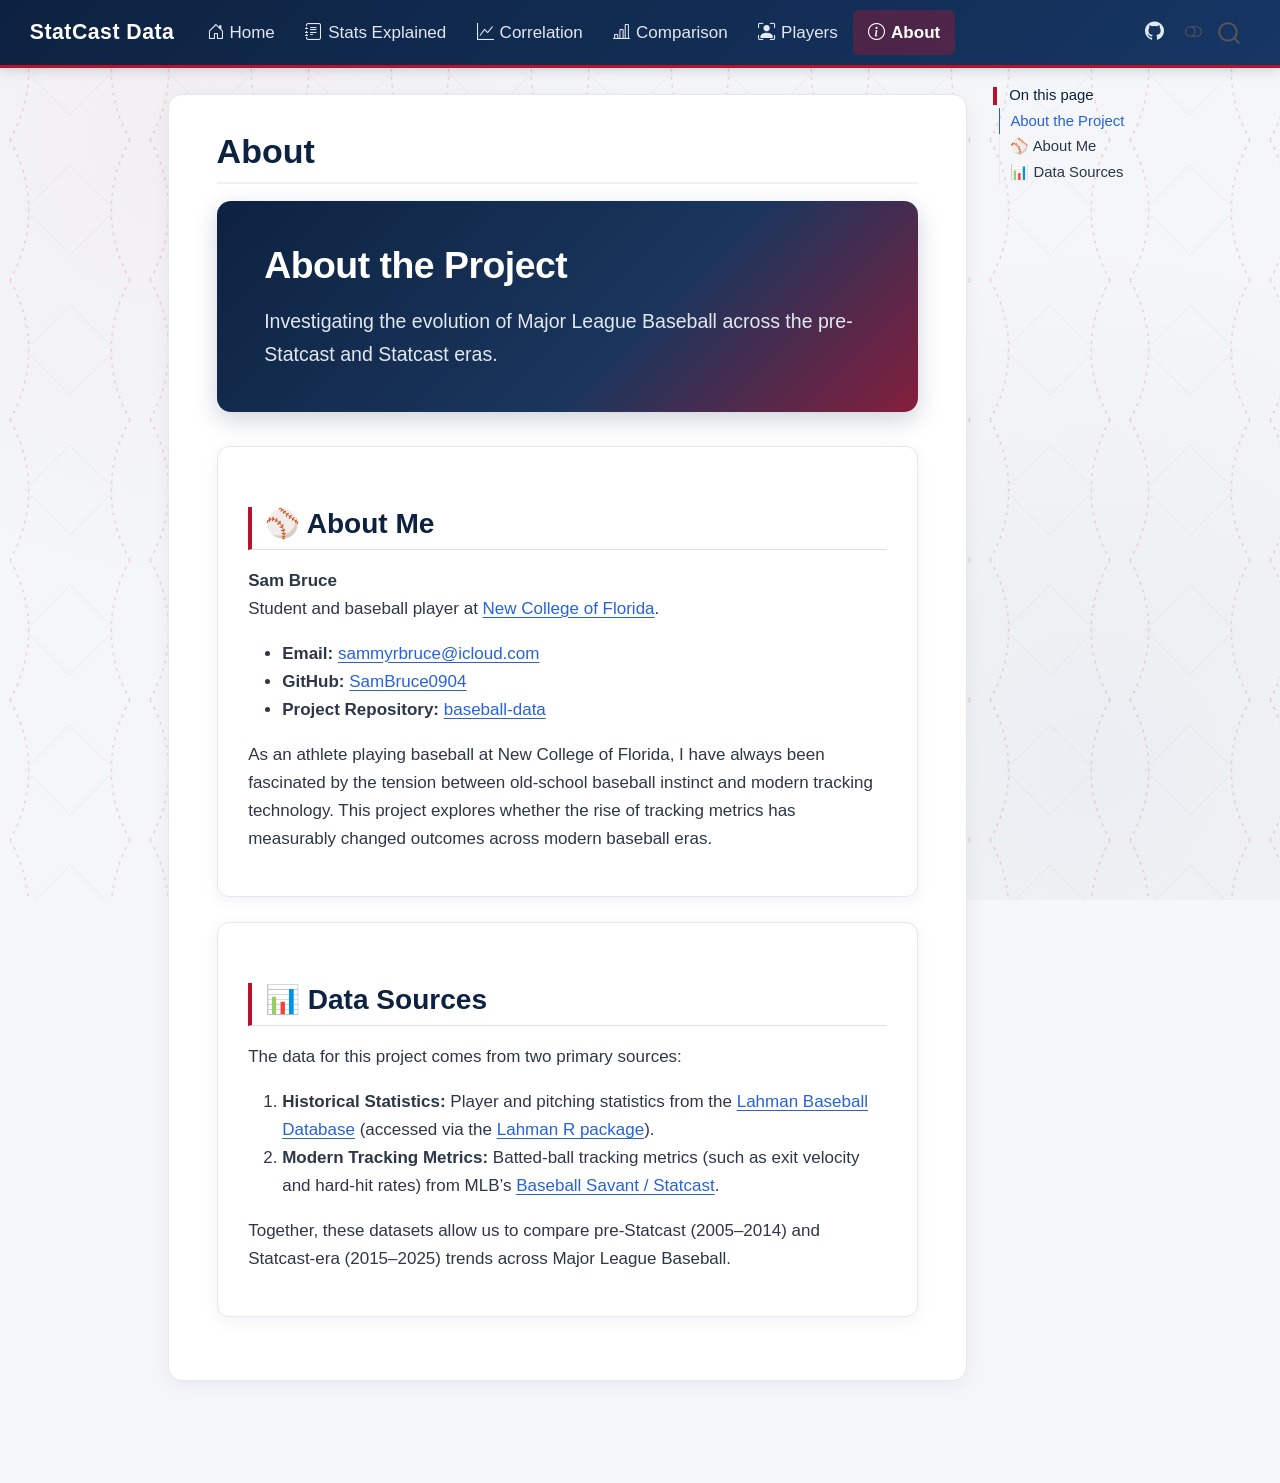
==== commit 57af8478: "Built site for gh-pages" ====
--- a/about.html
+++ b/about.html
@@ -267,24 +267,24 @@
 <span class="menu-text">Home</span></a>
   </li>  
   <li class="nav-item">
+    <a class="nav-link" href="./stats-context.html"> <i class="bi bi-journal-text" role="img">
+</i> 
+<span class="menu-text">Stats Explained</span></a>
+  </li>  
+  <li class="nav-item">
     <a class="nav-link" href="./story.html"> <i class="bi bi-graph-up" role="img">
 </i> 
-<span class="menu-text">Story</span></a>
+<span class="menu-text">Correlation</span></a>
   </li>  
   <li class="nav-item">
     <a class="nav-link" href="./more-data.html"> <i class="bi bi-bar-chart-line" role="img">
 </i> 
-<span class="menu-text">More Data</span></a>
+<span class="menu-text">Comparison</span></a>
   </li>  
   <li class="nav-item">
     <a class="nav-link" href="./players.html"> <i class="bi bi-person-bounding-box" role="img">
 </i> 
 <span class="menu-text">Players</span></a>
-  </li>  
-  <li class="nav-item">
-    <a class="nav-link" href="./stats-context.html"> <i class="bi bi-journal-text" role="img">
-</i> 
-<span class="menu-text">Stats Explained</span></a>
   </li>  
   <li class="nav-item">
     <a class="nav-link active" href="./about.html" aria-current="page"> <i class="bi bi-info-circle" role="img">
@@ -315,8 +315,9 @@
     <h2 id="toc-title">On this page</h2>
    
   <ul>
-  <li><a href="#about-me" id="toc-about-me" class="nav-link active" data-scroll-target="#about-me">About Me</a></li>
-  <li><a href="#data-sources" id="toc-data-sources" class="nav-link" data-scroll-target="#data-sources">Data Sources</a></li>
+  <li><a href="#about-the-project" id="toc-about-the-project" class="nav-link active" data-scroll-target="#about-the-project">About the Project</a></li>
+  <li><a href="#about-me" id="toc-about-me" class="nav-link" data-scroll-target="#about-me">⚾ About Me</a></li>
+  <li><a href="#data-sources" id="toc-data-sources" class="nav-link" data-scroll-target="#data-sources">📊 Data Sources</a></li>
   </ul>
 </nav>
     </div>
@@ -343,8 +344,12 @@
 </header>
 
 
-<section id="about-me" class="level2">
-<h2 class="anchored" data-anchor-id="about-me">About Me</h2>
+<section id="about-the-project" class="level1 hero-banner">
+<h1>About the Project</h1>
+<p>Investigating the evolution of Major League Baseball across the pre-Statcast and Statcast eras.</p>
+</section>
+<section id="about-me" class="level2 elevated-card">
+<h2 class="anchored" data-anchor-id="about-me">⚾ About Me</h2>
 <p><strong>Sam Bruce</strong><br>
 Student and baseball player at <a href="https://www.ncf.edu/">New College of Florida</a>.</p>
 <ul>
@@ -354,12 +359,17 @@
 </ul>
 <p>As an athlete playing baseball at New College of Florida, I have always been fascinated by the tension between old-school baseball instinct and modern tracking technology. This project explores whether the rise of tracking metrics has measurably changed outcomes across modern baseball eras.</p>
 </section>
-<section id="data-sources" class="level2">
-<h2 class="anchored" data-anchor-id="data-sources">Data Sources</h2>
-<p>The data for this project comes from two primary sources: historical player and pitching statistics from the <a href="https://www.seanlahman.com/baseball-archive/statistics/">Lahman Baseball Database</a> (accessed via the <a href="https://cran.r-project.org/package=Lahman">Lahman R package</a>), and modern batted-ball tracking metrics (such as exit velocity and hard-hit rates) from MLB’s <a href="https://baseballsavant.mlb.com/">Baseball Savant / Statcast</a>. Together, these datasets allow us to compare pre-Statcast (2005–2014) and Statcast-era (2015–2025) trends across Major League Baseball.</p>
-
-
+<section id="data-sources" class="level2 elevated-card">
+<h2 class="anchored" data-anchor-id="data-sources">📊 Data Sources</h2>
+<p>The data for this project comes from two primary sources:</p>
+<ol type="1">
+<li><strong>Historical Statistics:</strong> Player and pitching statistics from the <a href="https://www.seanlahman.com/baseball-archive/statistics/">Lahman Baseball Database</a> (accessed via the <a href="https://cran.r-project.org/package=Lahman">Lahman R package</a>).</li>
+<li><strong>Modern Tracking Metrics:</strong> Batted-ball tracking metrics (such as exit velocity and hard-hit rates) from MLB’s <a href="https://baseballsavant.mlb.com/">Baseball Savant / Statcast</a>.</li>
+</ol>
+<p>Together, these datasets allow us to compare pre-Statcast (2005–2014) and Statcast-era (2015–2025) trends across Major League Baseball.</p>
 </section>
+
+
 
 </main> <!-- /main -->
 <script id="quarto-html-after-body" type="application/javascript">
--- a/styles.css
+++ b/styles.css
@@ -165,6 +165,52 @@
   box-shadow: 0 8px 24px rgba(13, 34, 64, 0.12);
 }
 
+/* Metric Highlight Cards */
+.stat-grid {
+  display: grid;
+  grid-template-columns: repeat(auto-fit, minmax(200px, 1fr));
+  gap: 1.2rem;
+  margin: 1.5rem 0 2rem 0;
+}
+
+.stat-box {
+  background: #ffffff;
+  border: 1px solid var(--border-subtle);
+  border-radius: 12px;
+  padding: 1.2rem 1.4rem;
+  box-shadow: 0 2px 10px rgba(0, 0, 0, 0.04);
+  text-align: center;
+  border-top: 4px solid var(--baseball-red);
+  transition: transform 0.2s ease, box-shadow 0.2s ease;
+}
+
+.stat-box:hover {
+  transform: translateY(-3px);
+  box-shadow: 0 6px 18px rgba(13, 34, 64, 0.08);
+}
+
+.stat-number {
+  font-size: 2rem;
+  font-weight: 800;
+  color: var(--baseball-navy);
+  line-height: 1.2;
+}
+
+.stat-label {
+  font-size: 0.85rem;
+  font-weight: 600;
+  color: #64748b;
+  text-transform: uppercase;
+  letter-spacing: 0.5px;
+  margin-top: 0.35rem;
+}
+
+.stat-detail {
+  font-size: 0.82rem;
+  color: #475569;
+  margin-top: 0.25rem;
+}
+
 /* Dark Mode Overrides */
 body.quarto-dark {
   background-color: #0f141c;
@@ -188,6 +234,23 @@
 body.quarto-dark .html-widget {
   background-color: #1e2633;
   border-color: #2b384c;
+}
+
+body.quarto-dark .stat-box {
+  background: #1e2633;
+  border-color: #2b384c;
+}
+
+body.quarto-dark .stat-number {
+  color: #f1f5f9;
+}
+
+body.quarto-dark .stat-label {
+  color: #94a3b8;
+}
+
+body.quarto-dark .stat-detail {
+  color: #cbd5e1;
 }
 
 /* Prevent double borders, double padding, and scrollbars on inner Plotly containers */
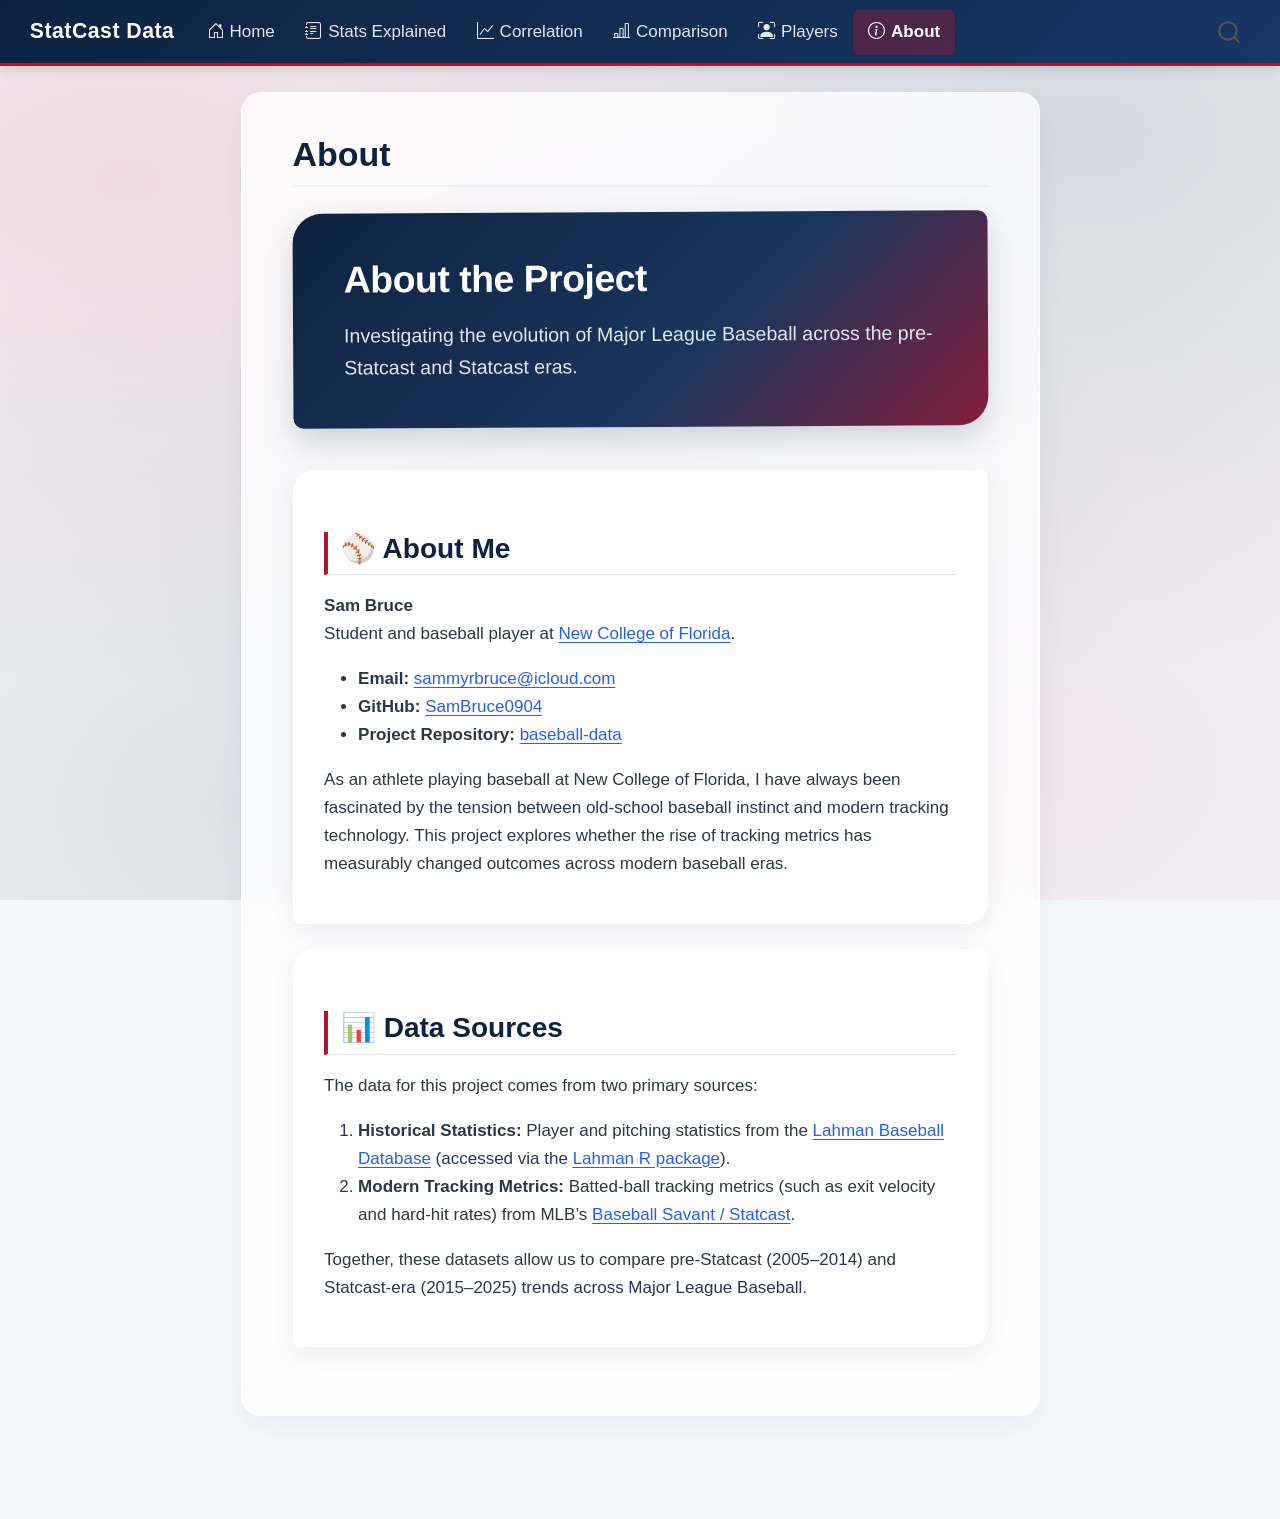
==== commit 0cc20b60: "Built site for gh-pages" ====
--- a/about.html
+++ b/about.html
@@ -42,14 +42,10 @@
 <script src="site_libs/quarto-html/tippy.umd.min.js"></script>
 <script src="site_libs/quarto-html/anchor.min.js"></script>
 <link href="site_libs/quarto-html/tippy.css" rel="stylesheet">
-<link href="site_libs/quarto-html/quarto-syntax-highlighting-64a204ab8560d761af7679ceaba22944.css" rel="stylesheet" class="quarto-color-scheme" id="quarto-text-highlighting-styles">
-<link href="site_libs/quarto-html/quarto-syntax-highlighting-dark-b85bc7c33db8c58e0ec93c3465666fed.css" rel="stylesheet" class="quarto-color-scheme quarto-color-alternate" id="quarto-text-highlighting-styles">
-<link href="site_libs/quarto-html/quarto-syntax-highlighting-64a204ab8560d761af7679ceaba22944.css" rel="stylesheet" class="quarto-color-scheme-extra" id="quarto-text-highlighting-styles">
+<link href="site_libs/quarto-html/quarto-syntax-highlighting-64a204ab8560d761af7679ceaba22944.css" rel="stylesheet" id="quarto-text-highlighting-styles">
 <script src="site_libs/bootstrap/bootstrap.min.js"></script>
 <link href="site_libs/bootstrap/bootstrap-icons.css" rel="stylesheet">
-<link href="site_libs/bootstrap/bootstrap-3eaf8885052e939fbbbe2bfb513fc417.min.css" rel="stylesheet" append-hash="true" class="quarto-color-scheme" id="quarto-bootstrap" data-mode="light">
-<link href="site_libs/bootstrap/bootstrap-dark-484c4b0e8deb3318580b7df5d0298e1a.min.css" rel="stylesheet" append-hash="true" class="quarto-color-scheme quarto-color-alternate" id="quarto-bootstrap" data-mode="dark">
-<link href="site_libs/bootstrap/bootstrap-3eaf8885052e939fbbbe2bfb513fc417.min.css" rel="stylesheet" append-hash="true" class="quarto-color-scheme-extra" id="quarto-bootstrap" data-mode="light">
+<link href="site_libs/bootstrap/bootstrap-3eaf8885052e939fbbbe2bfb513fc417.min.css" rel="stylesheet" append-hash="true" id="quarto-bootstrap" data-mode="light">
 <script id="quarto-search-options" type="application/json">{
   "location": "navbar",
   "copy-button": false,
@@ -82,169 +78,7 @@
 <link rel="stylesheet" href="styles.css">
 </head>
 
-<body class="nav-fixed quarto-light"><script id="quarto-html-before-body" type="application/javascript">
-    const toggleBodyColorMode = (bsSheetEl) => {
-      const mode = bsSheetEl.getAttribute("data-mode");
-      const bodyEl = window.document.querySelector("body");
-      if (mode === "dark") {
-        bodyEl.classList.add("quarto-dark");
-        bodyEl.classList.remove("quarto-light");
-      } else {
-        bodyEl.classList.add("quarto-light");
-        bodyEl.classList.remove("quarto-dark");
-      }
-    }
-    const toggleBodyColorPrimary = () => {
-      const bsSheetEl = window.document.querySelector("link#quarto-bootstrap:not([rel=disabled-stylesheet])");
-      if (bsSheetEl) {
-        toggleBodyColorMode(bsSheetEl);
-      }
-    }
-    const setColorSchemeToggle = (alternate) => {
-      const toggles = window.document.querySelectorAll('.quarto-color-scheme-toggle');
-      for (let i=0; i < toggles.length; i++) {
-        const toggle = toggles[i];
-        if (toggle) {
-          if (alternate) {
-            toggle.classList.add("alternate");
-          } else {
-            toggle.classList.remove("alternate");
-          }
-        }
-      }
-    };
-    const toggleColorMode = (alternate) => {
-      // Switch the stylesheets
-      const primaryStylesheets = window.document.querySelectorAll('link.quarto-color-scheme:not(.quarto-color-alternate)');
-      const alternateStylesheets = window.document.querySelectorAll('link.quarto-color-scheme.quarto-color-alternate');
-      manageTransitions('#quarto-margin-sidebar .nav-link', false);
-      if (alternate) {
-        // note: dark is layered on light, we don't disable primary!
-        enableStylesheet(alternateStylesheets);
-        for (const sheetNode of alternateStylesheets) {
-          if (sheetNode.id === "quarto-bootstrap") {
-            toggleBodyColorMode(sheetNode);
-          }
-        }
-      } else {
-        disableStylesheet(alternateStylesheets);
-        enableStylesheet(primaryStylesheets)
-        toggleBodyColorPrimary();
-      }
-      manageTransitions('#quarto-margin-sidebar .nav-link', true);
-      // Switch the toggles
-      setColorSchemeToggle(alternate)
-      // Hack to workaround the fact that safari doesn't
-      // properly recolor the scrollbar when toggling (#1455)
-      if (navigator.userAgent.indexOf('Safari') > 0 && navigator.userAgent.indexOf('Chrome') == -1) {
-        manageTransitions("body", false);
-        window.scrollTo(0, 1);
-        setTimeout(() => {
-          window.scrollTo(0, 0);
-          manageTransitions("body", true);
-        }, 40);
-      }
-    }
-    const disableStylesheet = (stylesheets) => {
-      for (let i=0; i < stylesheets.length; i++) {
-        const stylesheet = stylesheets[i];
-        stylesheet.rel = 'disabled-stylesheet';
-      }
-    }
-    const enableStylesheet = (stylesheets) => {
-      for (let i=0; i < stylesheets.length; i++) {
-        const stylesheet = stylesheets[i];
-        if(stylesheet.rel !== 'stylesheet') { // for Chrome, which will still FOUC without this check
-          stylesheet.rel = 'stylesheet';
-        }
-      }
-    }
-    const manageTransitions = (selector, allowTransitions) => {
-      const els = window.document.querySelectorAll(selector);
-      for (let i=0; i < els.length; i++) {
-        const el = els[i];
-        if (allowTransitions) {
-          el.classList.remove('notransition');
-        } else {
-          el.classList.add('notransition');
-        }
-      }
-    }
-    const isFileUrl = () => {
-      return window.location.protocol === 'file:';
-    }
-    const hasAlternateSentinel = () => {
-      let styleSentinel = getColorSchemeSentinel();
-      if (styleSentinel !== null) {
-        return styleSentinel === "alternate";
-      } else {
-        return false;
-      }
-    }
-    const setStyleSentinel = (alternate) => {
-      const value = alternate ? "alternate" : "default";
-      if (!isFileUrl()) {
-        window.localStorage.setItem("quarto-color-scheme", value);
-      } else {
-        localAlternateSentinel = value;
-      }
-    }
-    const getColorSchemeSentinel = () => {
-      if (!isFileUrl()) {
-        const storageValue = window.localStorage.getItem("quarto-color-scheme");
-        return storageValue != null ? storageValue : localAlternateSentinel;
-      } else {
-        return localAlternateSentinel;
-      }
-    }
-    const toggleGiscusIfUsed = (isAlternate, darkModeDefault) => {
-      const baseTheme = document.querySelector('#giscus-base-theme')?.value ?? 'light';
-      const alternateTheme = document.querySelector('#giscus-alt-theme')?.value ?? 'dark';
-      let newTheme = '';
-      if(authorPrefersDark) {
-        newTheme = isAlternate ? baseTheme : alternateTheme;
-      } else {
-        newTheme = isAlternate ? alternateTheme : baseTheme;
-      }
-      const changeGiscusTheme = () => {
-        // From: https://github.com/giscus/giscus/issues/336
-        const sendMessage = (message) => {
-          const iframe = document.querySelector('iframe.giscus-frame');
-          if (!iframe) return;
-          iframe.contentWindow.postMessage({ giscus: message }, 'https://giscus.app');
-        }
-        sendMessage({
-          setConfig: {
-            theme: newTheme
-          }
-        });
-      }
-      const isGiscussLoaded = window.document.querySelector('iframe.giscus-frame') !== null;
-      if (isGiscussLoaded) {
-        changeGiscusTheme();
-      }
-    };
-    const authorPrefersDark = false;
-    const darkModeDefault = authorPrefersDark;
-      document.querySelector('link#quarto-text-highlighting-styles.quarto-color-scheme-extra').rel = 'disabled-stylesheet';
-      document.querySelector('link#quarto-bootstrap.quarto-color-scheme-extra').rel = 'disabled-stylesheet';
-    let localAlternateSentinel = darkModeDefault ? 'alternate' : 'default';
-    // Dark / light mode switch
-    window.quartoToggleColorScheme = () => {
-      // Read the current dark / light value
-      let toAlternate = !hasAlternateSentinel();
-      toggleColorMode(toAlternate);
-      setStyleSentinel(toAlternate);
-      toggleGiscusIfUsed(toAlternate, darkModeDefault);
-      window.dispatchEvent(new Event('resize'));
-    };
-    // Switch to dark mode if need be
-    if (hasAlternateSentinel()) {
-      toggleColorMode(true);
-    } else {
-      toggleColorMode(false);
-    }
-  </script>
+<body class="nav-fixed fullcontent quarto-light">
 
 <div id="quarto-search-results"></div>
   <header id="quarto-header" class="headroom fixed-top">
@@ -292,16 +126,8 @@
 <span class="menu-text">About</span></a>
   </li>  
 </ul>
-            <ul class="navbar-nav navbar-nav-scroll ms-auto">
-  <li class="nav-item compact">
-    <a class="nav-link" href="https://github.com/SamBruce0904/baseball-data"> <i class="bi bi-github" role="img">
-</i> 
-<span class="menu-text"></span></a>
-  </li>  
-</ul>
           </div> <!-- /navcollapse -->
             <div class="quarto-navbar-tools">
-  <a href="" class="quarto-color-scheme-toggle quarto-navigation-tool  px-1" onclick="window.quartoToggleColorScheme(); return false;" title="Toggle dark mode"><i class="bi"></i></a>
 </div>
       </div> <!-- /container-fluid -->
     </nav>
@@ -310,20 +136,9 @@
 <div id="quarto-content" class="quarto-container page-columns page-rows-contents page-layout-article page-navbar">
 <!-- sidebar -->
 <!-- margin-sidebar -->
-    <div id="quarto-margin-sidebar" class="sidebar margin-sidebar">
-        <nav id="TOC" role="doc-toc" class="toc-active">
-    <h2 id="toc-title">On this page</h2>
-   
-  <ul>
-  <li><a href="#about-the-project" id="toc-about-the-project" class="nav-link active" data-scroll-target="#about-the-project">About the Project</a></li>
-  <li><a href="#about-me" id="toc-about-me" class="nav-link" data-scroll-target="#about-me">⚾ About Me</a></li>
-  <li><a href="#data-sources" id="toc-data-sources" class="nav-link" data-scroll-target="#data-sources">📊 Data Sources</a></li>
-  </ul>
-</nav>
-    </div>
+    
 <!-- main -->
 <main class="content" id="quarto-document-content">
-
 
 <header id="title-block-header" class="quarto-title-block default">
 <div class="quarto-title">
@@ -374,19 +189,6 @@
 </main> <!-- /main -->
 <script id="quarto-html-after-body" type="application/javascript">
   window.document.addEventListener("DOMContentLoaded", function (event) {
-    // Ensure there is a toggle, if there isn't float one in the top right
-    if (window.document.querySelector('.quarto-color-scheme-toggle') === null) {
-      const a = window.document.createElement('a');
-      a.classList.add('top-right');
-      a.classList.add('quarto-color-scheme-toggle');
-      a.href = "";
-      a.onclick = function() { try { window.quartoToggleColorScheme(); } catch {} return false; };
-      const i = window.document.createElement("i");
-      i.classList.add('bi');
-      a.appendChild(i);
-      window.document.body.appendChild(a);
-    }
-    setColorSchemeToggle(hasAlternateSentinel())
     const icon = "";
     const anchorJS = new window.AnchorJS();
     anchorJS.options = {
--- a/styles.css
+++ b/styles.css
@@ -10,13 +10,16 @@
 
 body {
   color: var(--text-main);
-  background-color: #f4f6f9;
-  /* Baseball diamond and red seam stitch pattern */
+  background-color: #f5f7fb;
+  /* Organic Aurora glow orbs: fluid, multi-point color blurs */
   background-image: 
-    radial-gradient(circle at 15% 15%, rgba(186, 18, 43, 0.03) 0%, transparent 35%),
-    radial-gradient(circle at 85% 85%, rgba(13, 34, 64, 0.04) 0%, transparent 40%),
-    url("data:image/svg+xml,%3Csvg width='140' height='140' viewBox='0 0 140 140' xmlns='http://www.w3.org/2000/svg'%3E%3C!-- Faint infield diamond --%3E%3Cpolygon points='70,25 115,70 70,115 25,70' fill='none' stroke='%230d2240' stroke-width='1' stroke-opacity='0.05'/%3E%3C!-- Baseball curved seams with red stitches --%3E%3Cpath d='M10,0 C35,45 35,95 10,140' fill='none' stroke='%23ba122b' stroke-width='1.5' stroke-dasharray='3,5' stroke-opacity='0.16'/%3E%3Cpath d='M130,0 C105,45 105,95 130,140' fill='none' stroke='%23ba122b' stroke-width='1.5' stroke-dasharray='3,5' stroke-opacity='0.16'/%3E%3C/svg%3E");
+    radial-gradient(at 10% 20%, rgba(186, 18, 43, 0.12) 0px, transparent 50%),
+    radial-gradient(at 85% 15%, rgba(13, 34, 64, 0.14) 0px, transparent 50%),
+    radial-gradient(at 50% 60%, rgba(30, 90, 160, 0.10) 0px, transparent 55%),
+    radial-gradient(at 80% 85%, rgba(186, 18, 43, 0.08) 0px, transparent 50%),
+    radial-gradient(at 20% 90%, rgba(13, 34, 64, 0.10) 0px, transparent 50%);
   background-attachment: fixed;
+  background-size: 100% 100%;
   font-family: -apple-system, BlinkMacSystemFont, "Segoe UI", Roboto, Helvetica, Arial, sans-serif;
   line-height: 1.65;
 }
@@ -53,13 +56,15 @@
   font-weight: 600;
 }
 
-/* Clean Main Content Card */
+/* Frosted Glass Floating Content */
 #quarto-document-content {
-  background: #ffffff;
-  padding: 2.2rem 2.8rem;
-  border-radius: 14px;
-  box-shadow: 0 4px 20px rgba(0, 0, 0, 0.05);
-  border: 1px solid var(--border-subtle);
+  background: rgba(255, 255, 255, 0.78);
+  backdrop-filter: blur(14px);
+  -webkit-backdrop-filter: blur(14px);
+  padding: 2.5rem 3rem;
+  border-radius: 20px;
+  box-shadow: 0 10px 30px rgba(13, 34, 64, 0.05);
+  border: 1px solid rgba(255, 255, 255, 0.7);
   margin-top: 1.5rem;
   margin-bottom: 2.5rem;
 }
@@ -104,35 +109,34 @@
   z-index: 1050 !important;
 }
 
-/* Clean Plot & Widget Containers - responsive with no scrollbars */
+/* Clean Plot & Widget Containers - seamless and transparent */
 .plotly.html-widget,
 .html-widget {
   width: 100% !important;
   max-width: 100% !important;
   box-sizing: border-box !important;
-  border-radius: 12px;
-  border: 1px solid #edf2f7;
-  padding: 8px;
-  background-color: #ffffff;
-  box-shadow: 0 4px 12px rgba(0, 0, 0, 0.04);
+  border: none !important;
+  padding: 0 !important;
+  background-color: transparent !important;
+  box-shadow: none !important;
   overflow: hidden !important;
-  transition: transform 0.2s ease, box-shadow 0.2s ease;
 }
 
 .plotly.html-widget:hover,
 .html-widget:hover {
-  transform: translateY(-2px);
-  box-shadow: 0 8px 24px rgba(13, 34, 64, 0.09);
-}
-
-/* Hero Banner Component */
+  transform: none !important;
+  box-shadow: none !important;
+}
+
+/* Broken Grid: Hero Banner with asymmetric geometry */
 .hero-banner {
   background: linear-gradient(135deg, #0d2240 0%, #1a365d 60%, #ba122b 120%);
   color: #ffffff;
-  padding: 2.5rem 2.8rem;
-  border-radius: 14px;
-  margin-bottom: 2rem;
-  box-shadow: 0 8px 25px rgba(13, 34, 64, 0.2);
+  padding: 2.6rem 3rem;
+  border-radius: 30px 10px 30px 10px;
+  margin: 1.5rem 0 2.5rem 0;
+  box-shadow: 0 12px 30px rgba(13, 34, 64, 0.18);
+  transform: rotate(-0.3deg);
 }
 
 .hero-banner h1 {
@@ -149,44 +153,60 @@
   margin-bottom: 0;
 }
 
-/* Elevated Card Component */
+/* Broken Grid & Overlapping Cards */
 .elevated-card {
-  background: #ffffff;
-  border-radius: 12px;
-  border: 1px solid #e2e8f0;
-  box-shadow: 0 4px 16px rgba(13, 34, 64, 0.06);
-  padding: 1.5rem 1.8rem;
+  background: rgba(255, 255, 255, 0.88);
+  backdrop-filter: blur(8px);
+  -webkit-backdrop-filter: blur(8px);
+  border-radius: 22px 8px 22px 8px;
+  border: 1px solid rgba(255, 255, 255, 0.8);
+  box-shadow: 0 8px 24px rgba(13, 34, 64, 0.07);
+  padding: 1.6rem 1.8rem;
   margin: 1.5rem 0;
-  transition: transform 0.2s ease, box-shadow 0.2s ease;
+  transition: transform 0.25s ease, box-shadow 0.25s ease;
+}
+
+/* Stagger cards across columns to break alignment */
+.columns .column:first-child .elevated-card {
+  transform: translateY(-8px) rotate(-0.5deg);
+}
+
+.columns .column:last-child .elevated-card {
+  transform: translateY(8px) rotate(0.5deg);
 }
 
 .elevated-card:hover {
-  transform: translateY(-3px);
-  box-shadow: 0 8px 24px rgba(13, 34, 64, 0.12);
-}
-
-/* Metric Highlight Cards */
+  transform: translateY(-10px) scale(1.02) !important;
+  box-shadow: 0 14px 30px rgba(13, 34, 64, 0.14);
+}
+
+/* Metric Highlight Cards - broken staggered alignment */
 .stat-grid {
   display: grid;
   grid-template-columns: repeat(auto-fit, minmax(200px, 1fr));
-  gap: 1.2rem;
-  margin: 1.5rem 0 2rem 0;
+  gap: 1.4rem;
+  margin: 1.8rem 0 2.2rem 0;
 }
 
 .stat-box {
-  background: #ffffff;
-  border: 1px solid var(--border-subtle);
-  border-radius: 12px;
-  padding: 1.2rem 1.4rem;
-  box-shadow: 0 2px 10px rgba(0, 0, 0, 0.04);
+  background: rgba(255, 255, 255, 0.88);
+  backdrop-filter: blur(8px);
+  border: 1px solid rgba(255, 255, 255, 0.8);
+  border-radius: 20px 8px 20px 8px;
+  padding: 1.3rem 1.4rem;
+  box-shadow: 0 6px 18px rgba(13, 34, 64, 0.05);
   text-align: center;
   border-top: 4px solid var(--baseball-red);
-  transition: transform 0.2s ease, box-shadow 0.2s ease;
+  transition: transform 0.25s ease, box-shadow 0.25s ease;
+}
+
+.stat-box:nth-child(even) {
+  transform: translateY(8px);
 }
 
 .stat-box:hover {
-  transform: translateY(-3px);
-  box-shadow: 0 6px 18px rgba(13, 34, 64, 0.08);
+  transform: translateY(-4px) scale(1.02);
+  box-shadow: 0 10px 24px rgba(13, 34, 64, 0.12);
 }
 
 .stat-number {
@@ -232,8 +252,8 @@
 
 body.quarto-dark .plotly.html-widget,
 body.quarto-dark .html-widget {
-  background-color: #1e2633;
-  border-color: #2b384c;
+  background-color: transparent !important;
+  border: none !important;
 }
 
 body.quarto-dark .stat-box {
